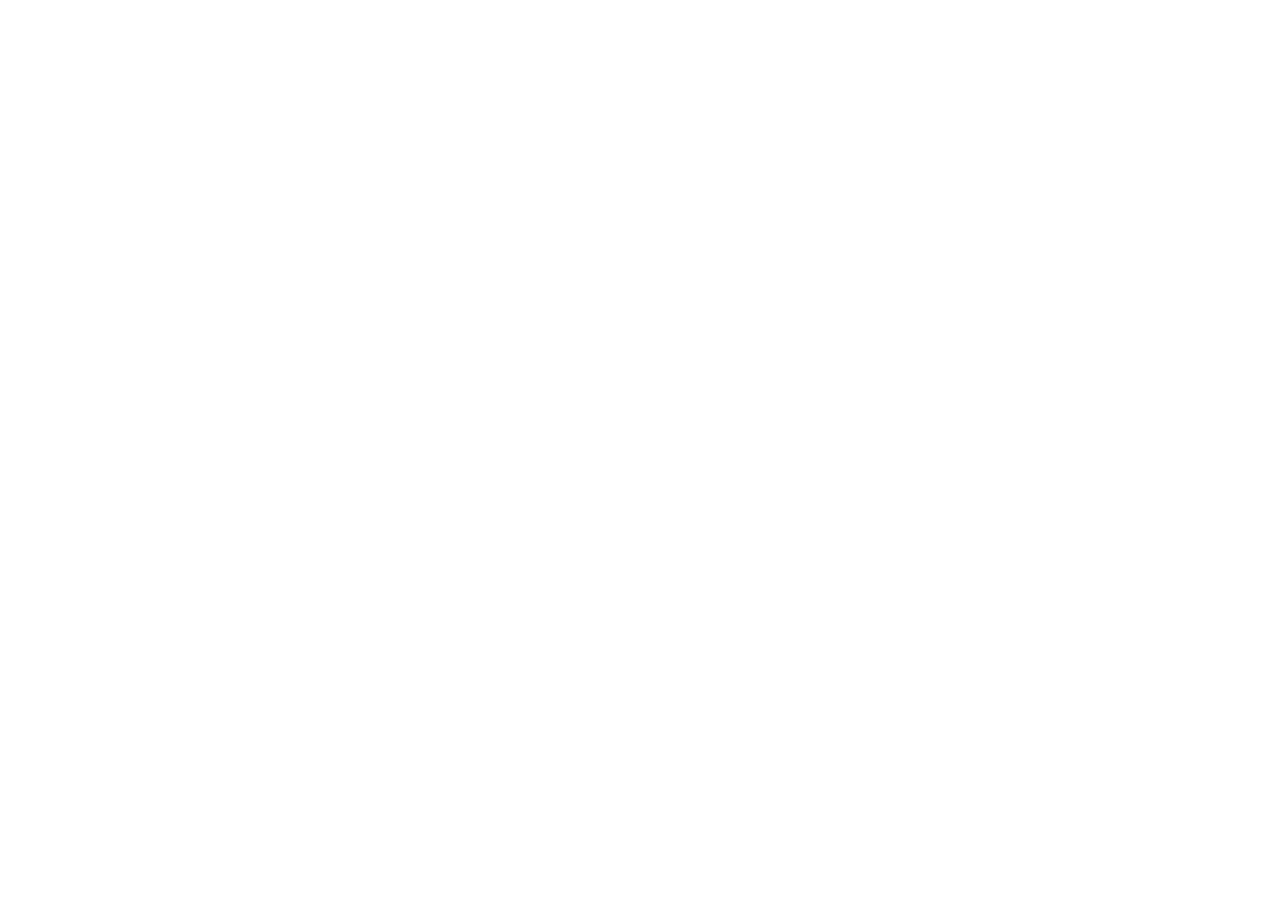
==== src/index.html @ 0cd3c47e "feat: initial project setup with basic folder structure, basic HTML boilerplate with stylesheet link" ====
<!DOCTYPE html>
<html lang="en">
  <head>
    <meta charset="UTF-8" />
    <meta name="viewport" content="width=device-width, initial-scale=1.0" />
    <title>Dasmoto's Arts & Crafts</title>
    <link rel="stylesheet" href="./styles/main.css" />
  </head>
  <body></body>
</html>
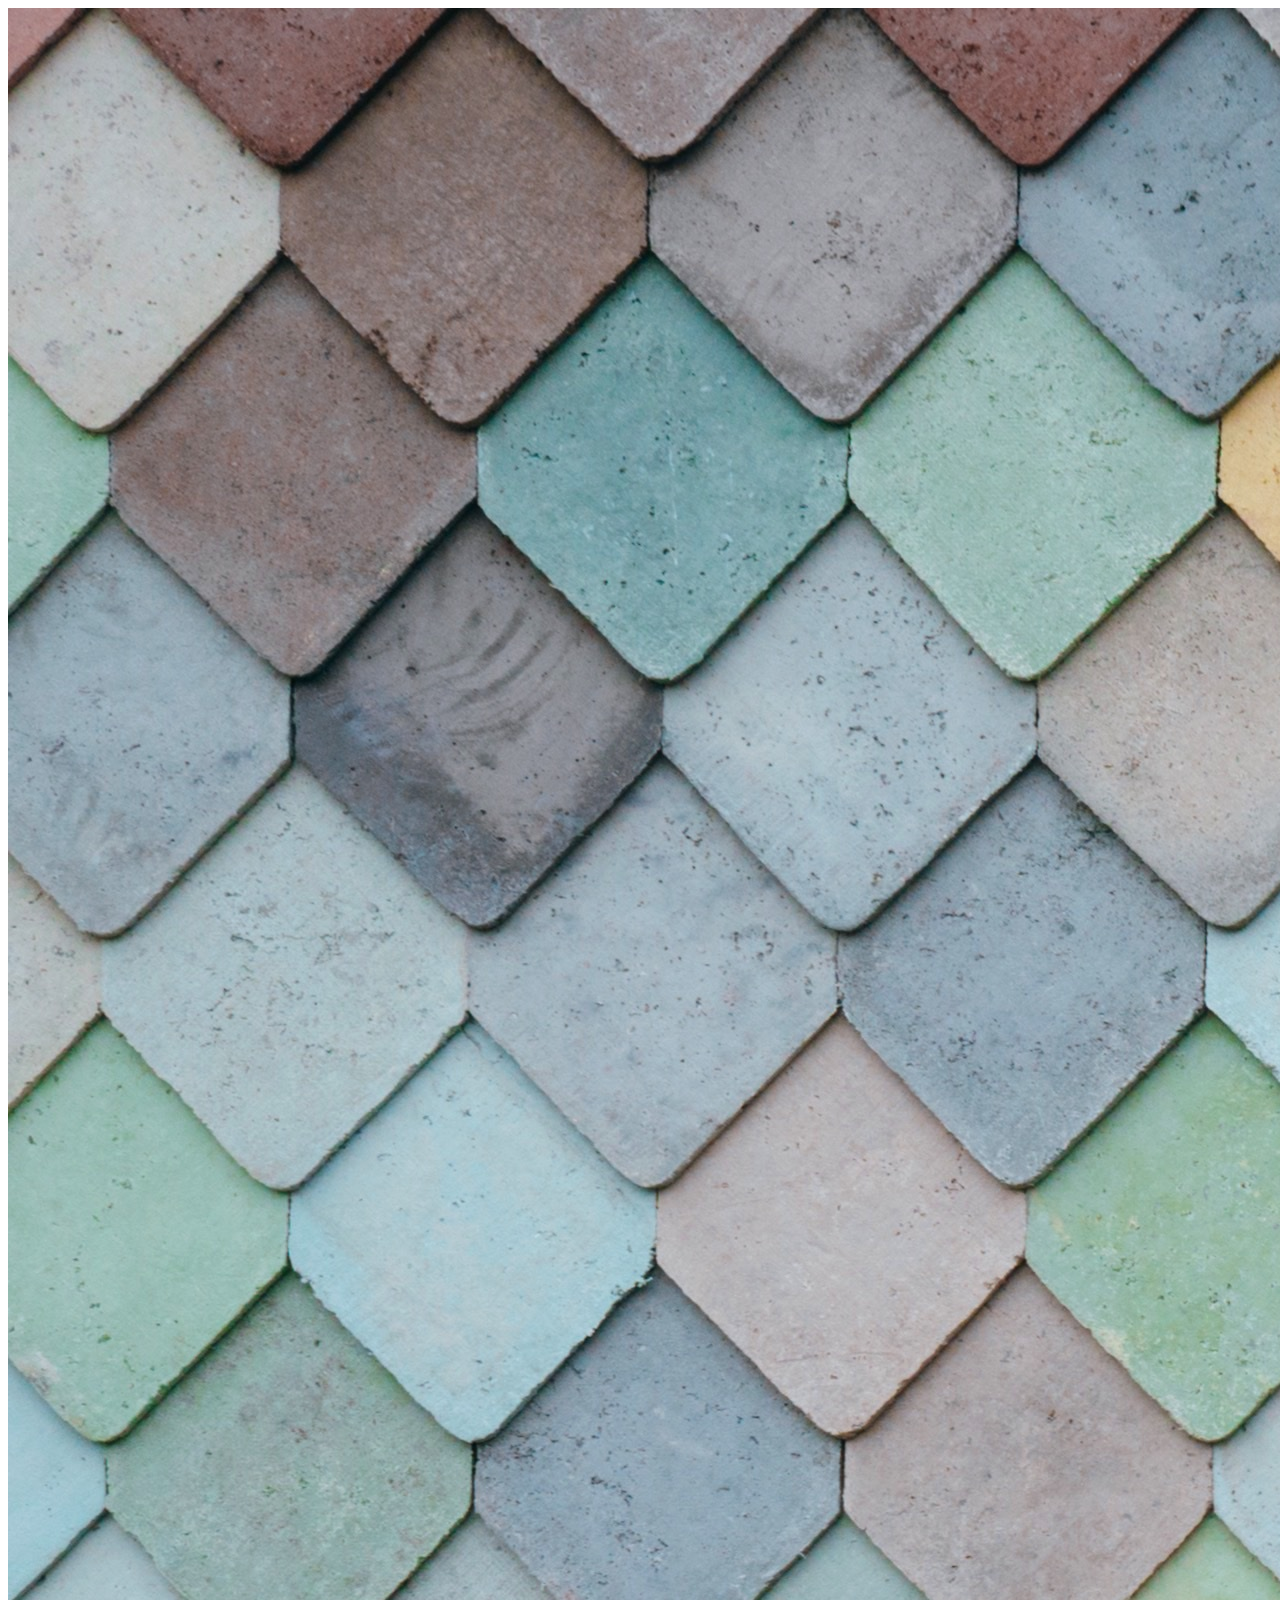
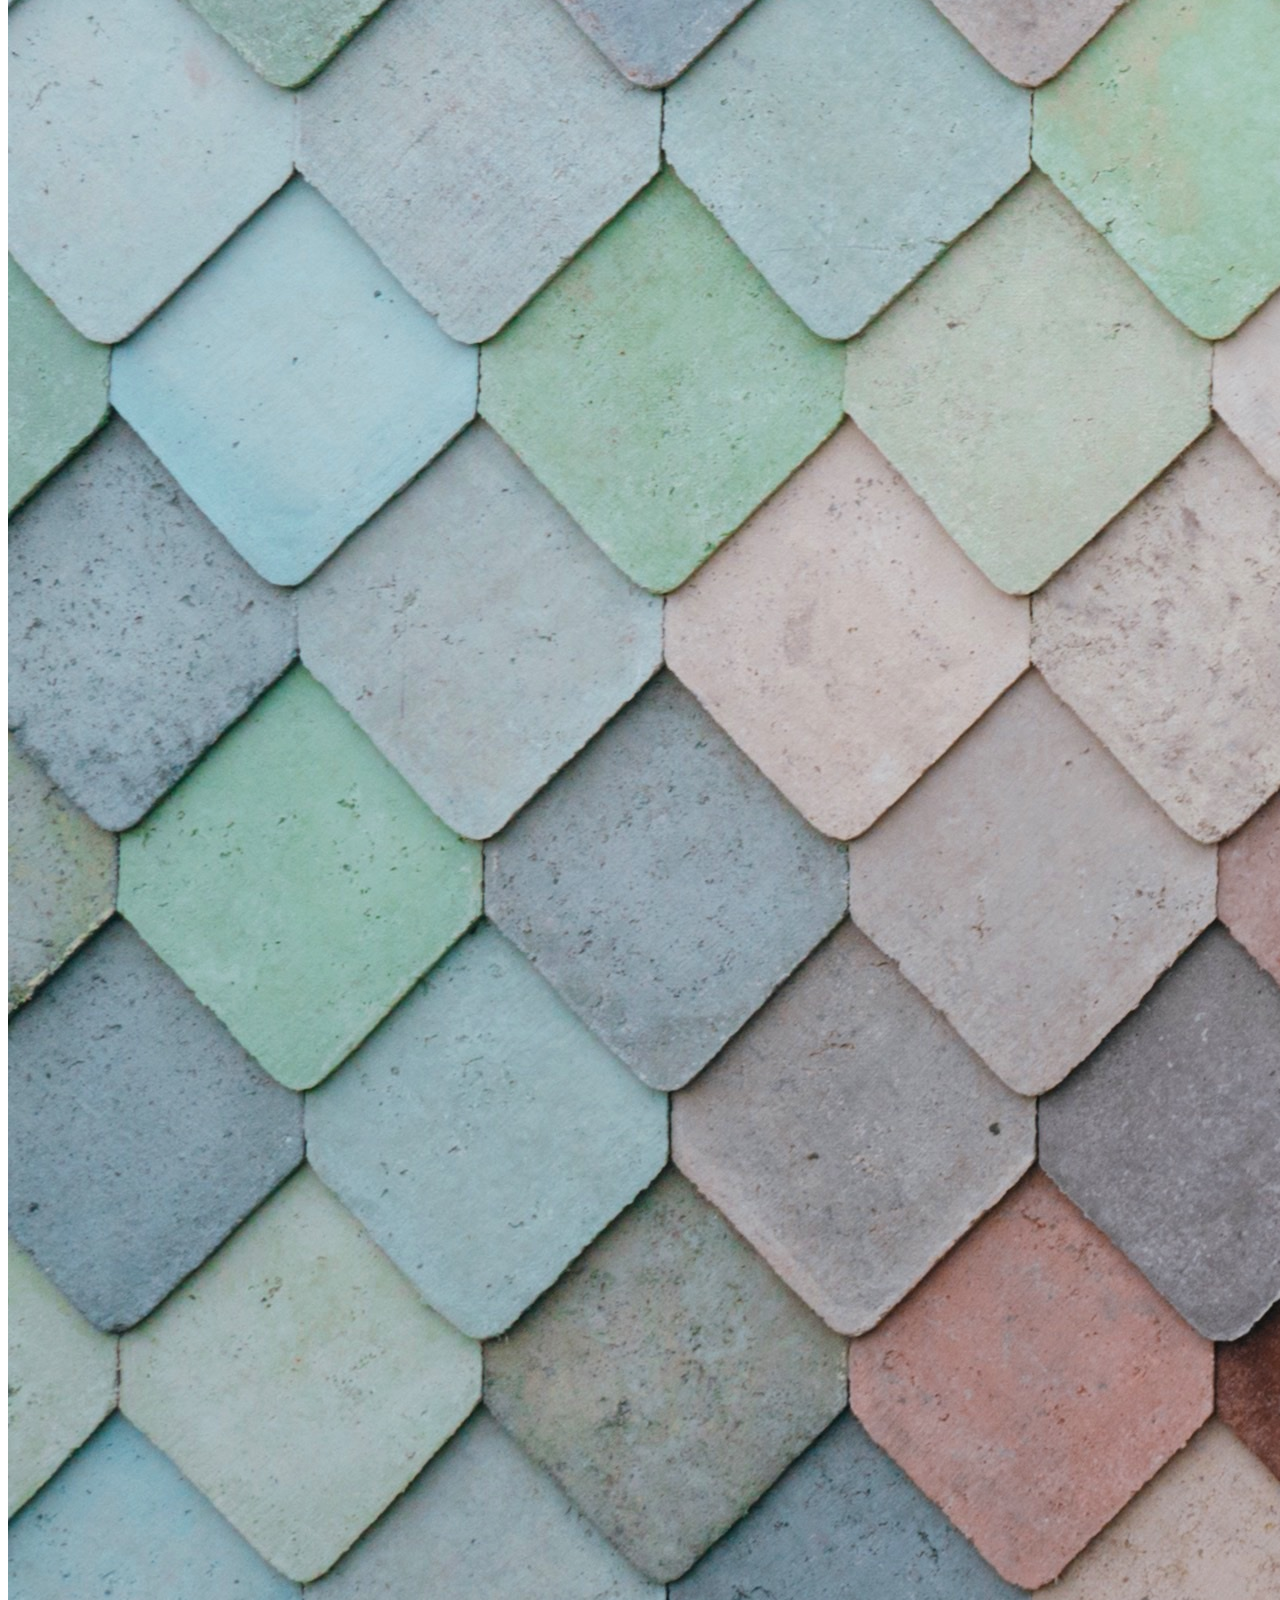
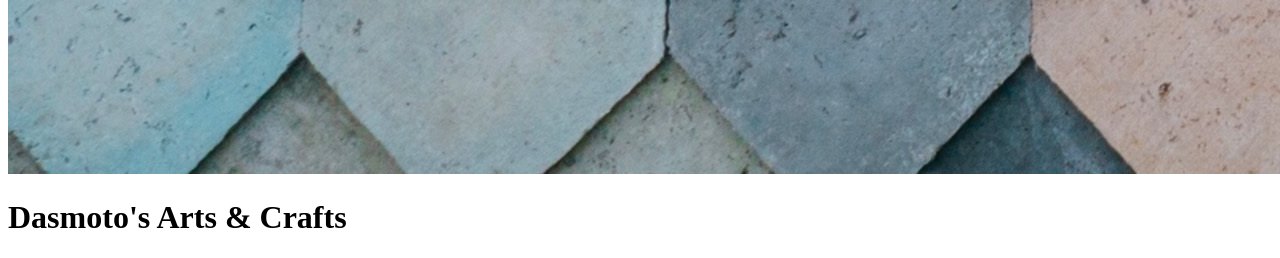
==== commit 9c366f2c: "feat: add header section" ====
--- a/src/index.html
+++ b/src/index.html
@@ -6,5 +6,13 @@
     <title>Dasmoto's Arts & Crafts</title>
     <link rel="stylesheet" href="./styles/main.css" />
   </head>
-  <body></body>
+  <body>
+    <heading>
+      <div class="title-img">
+        <img src="./assets/pattern.jpeg" alt="colorful pattern" />
+        <h1>Dasmoto's Arts & Crafts</h1>
+      </div>
+    </heading>
+    <main></main>
+  </body>
 </html>
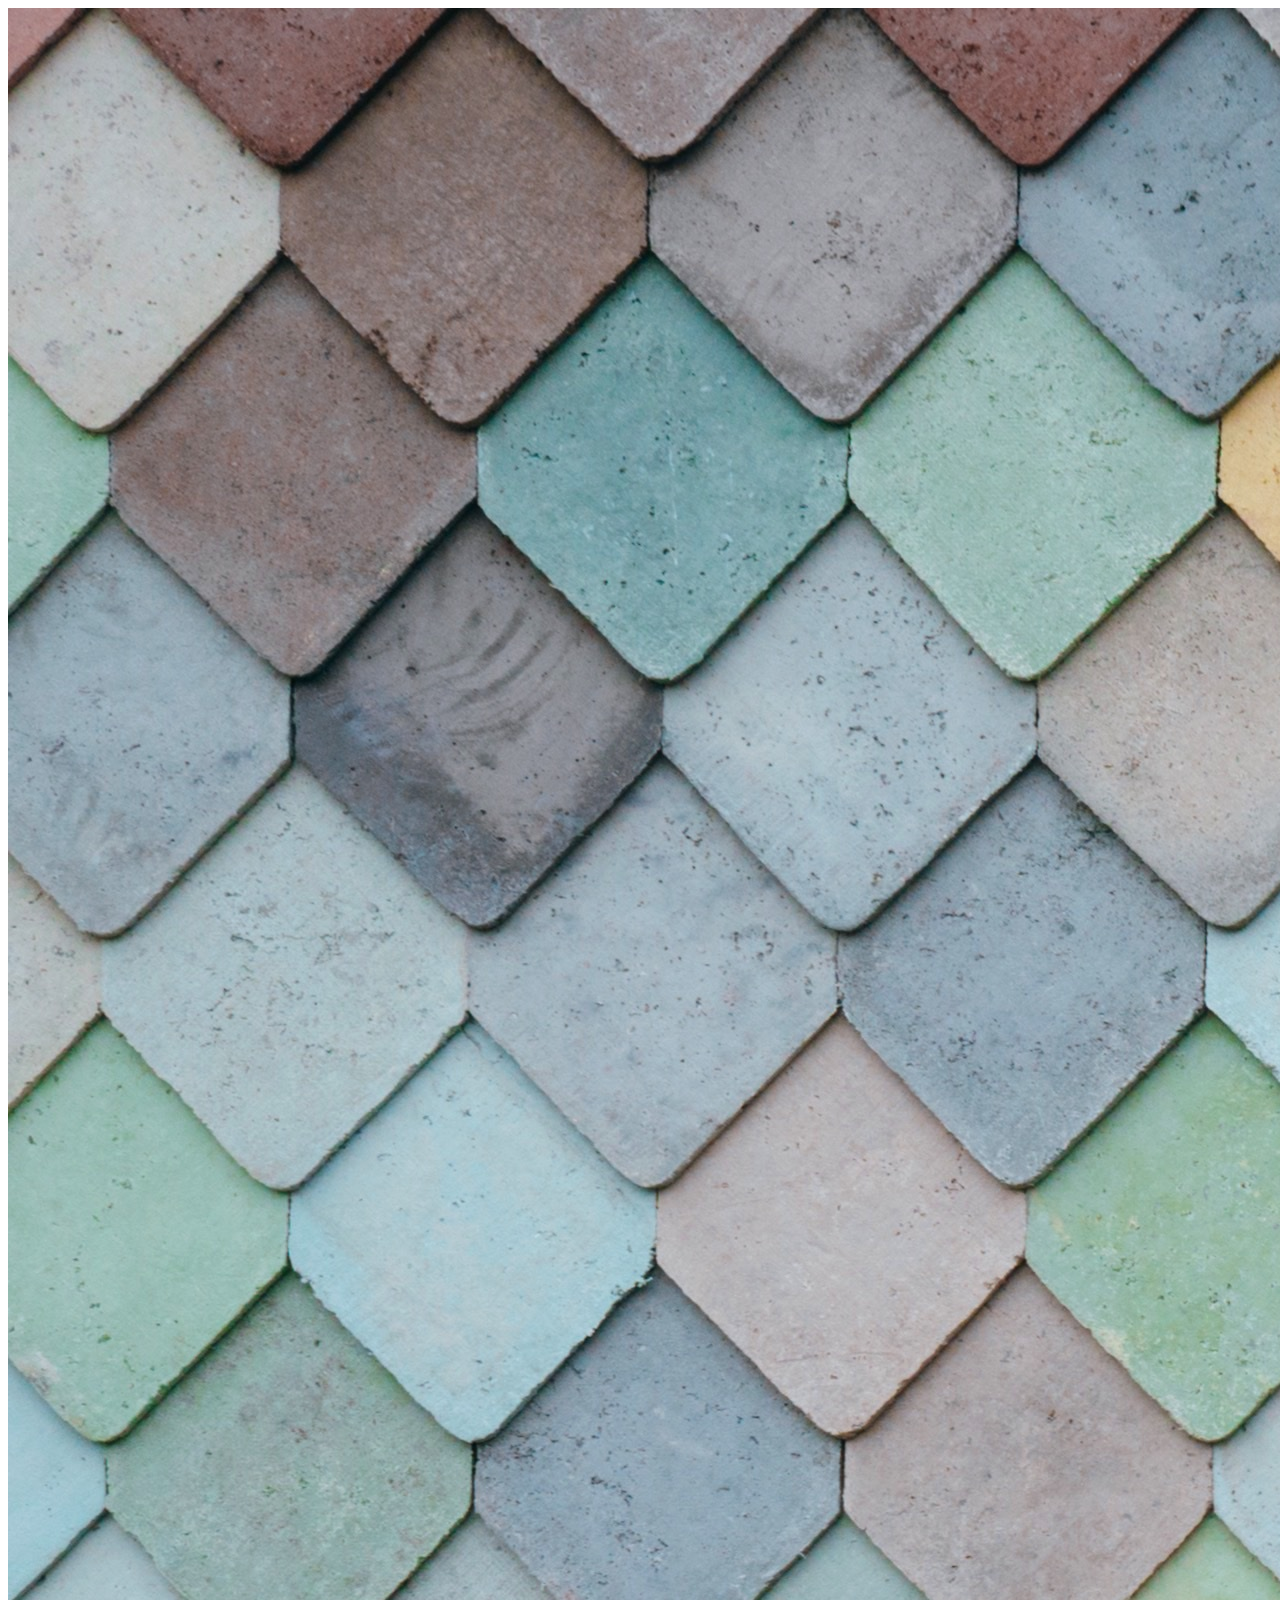
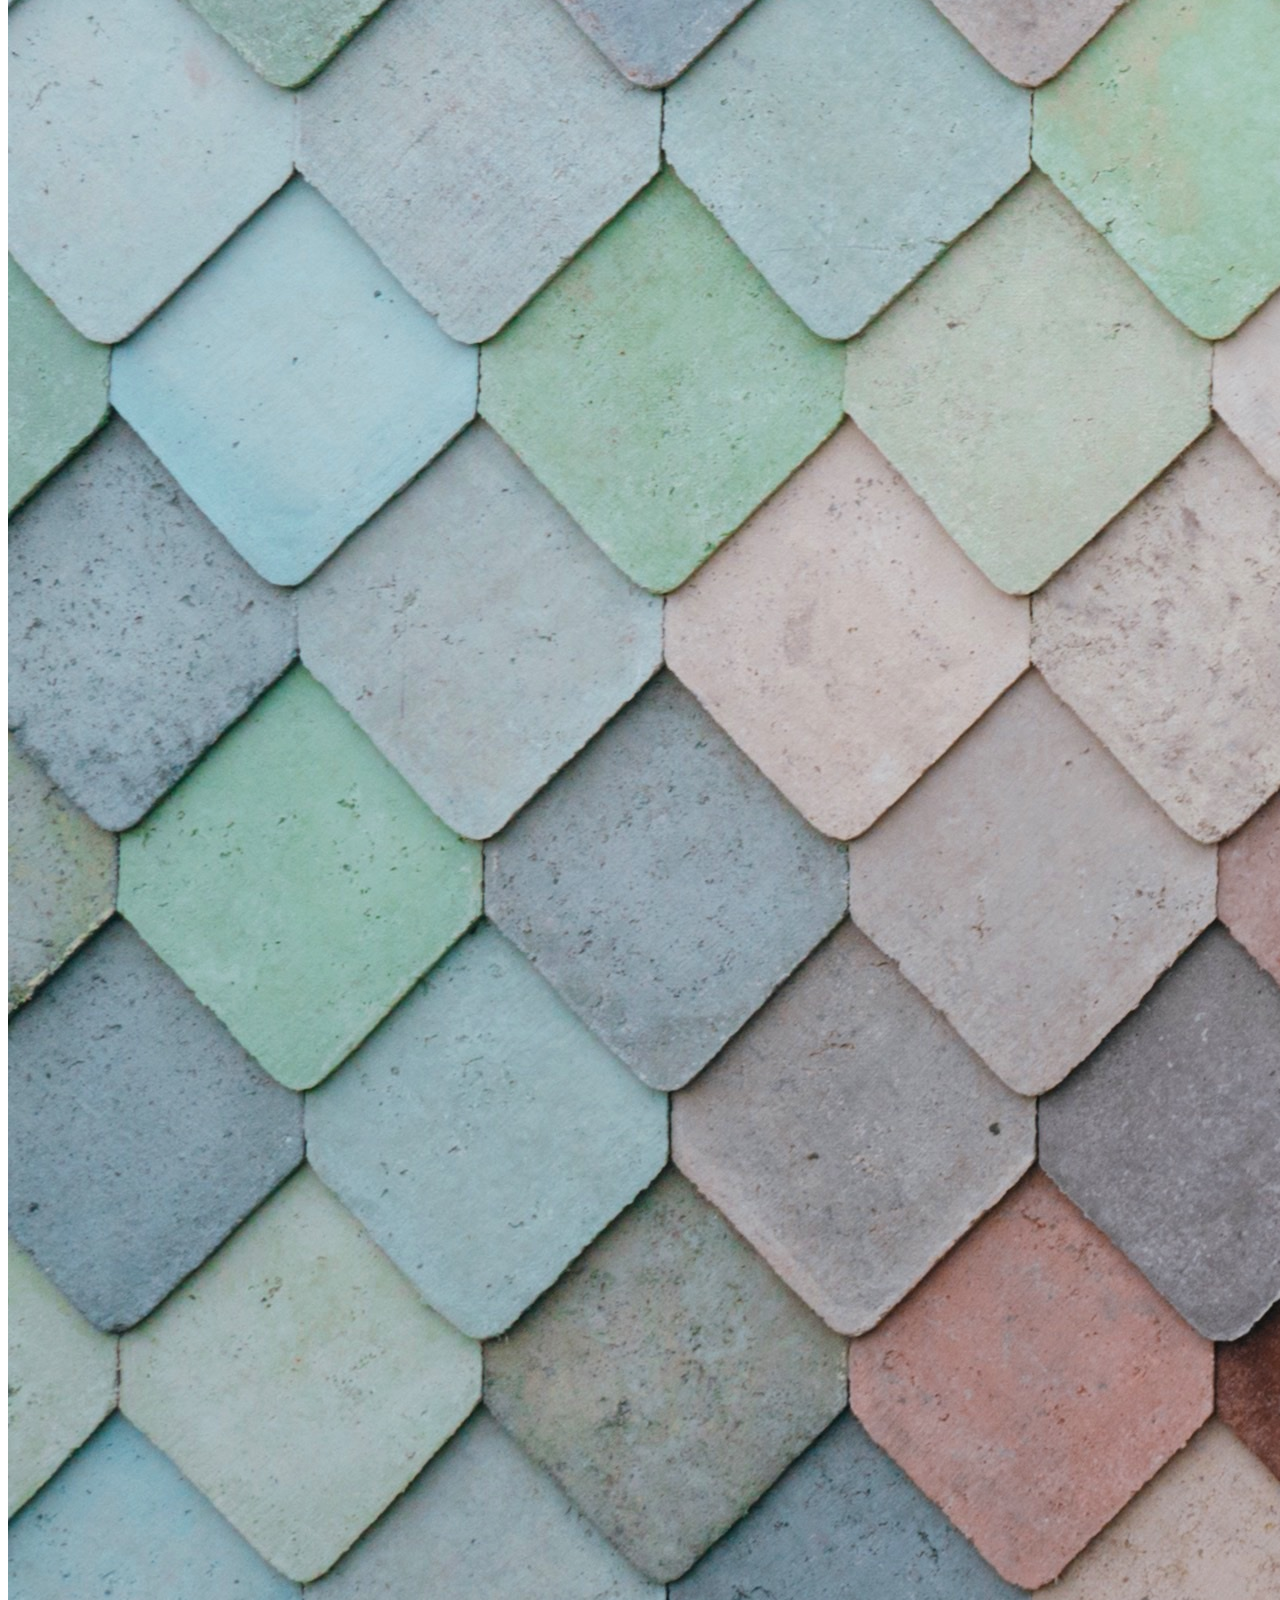
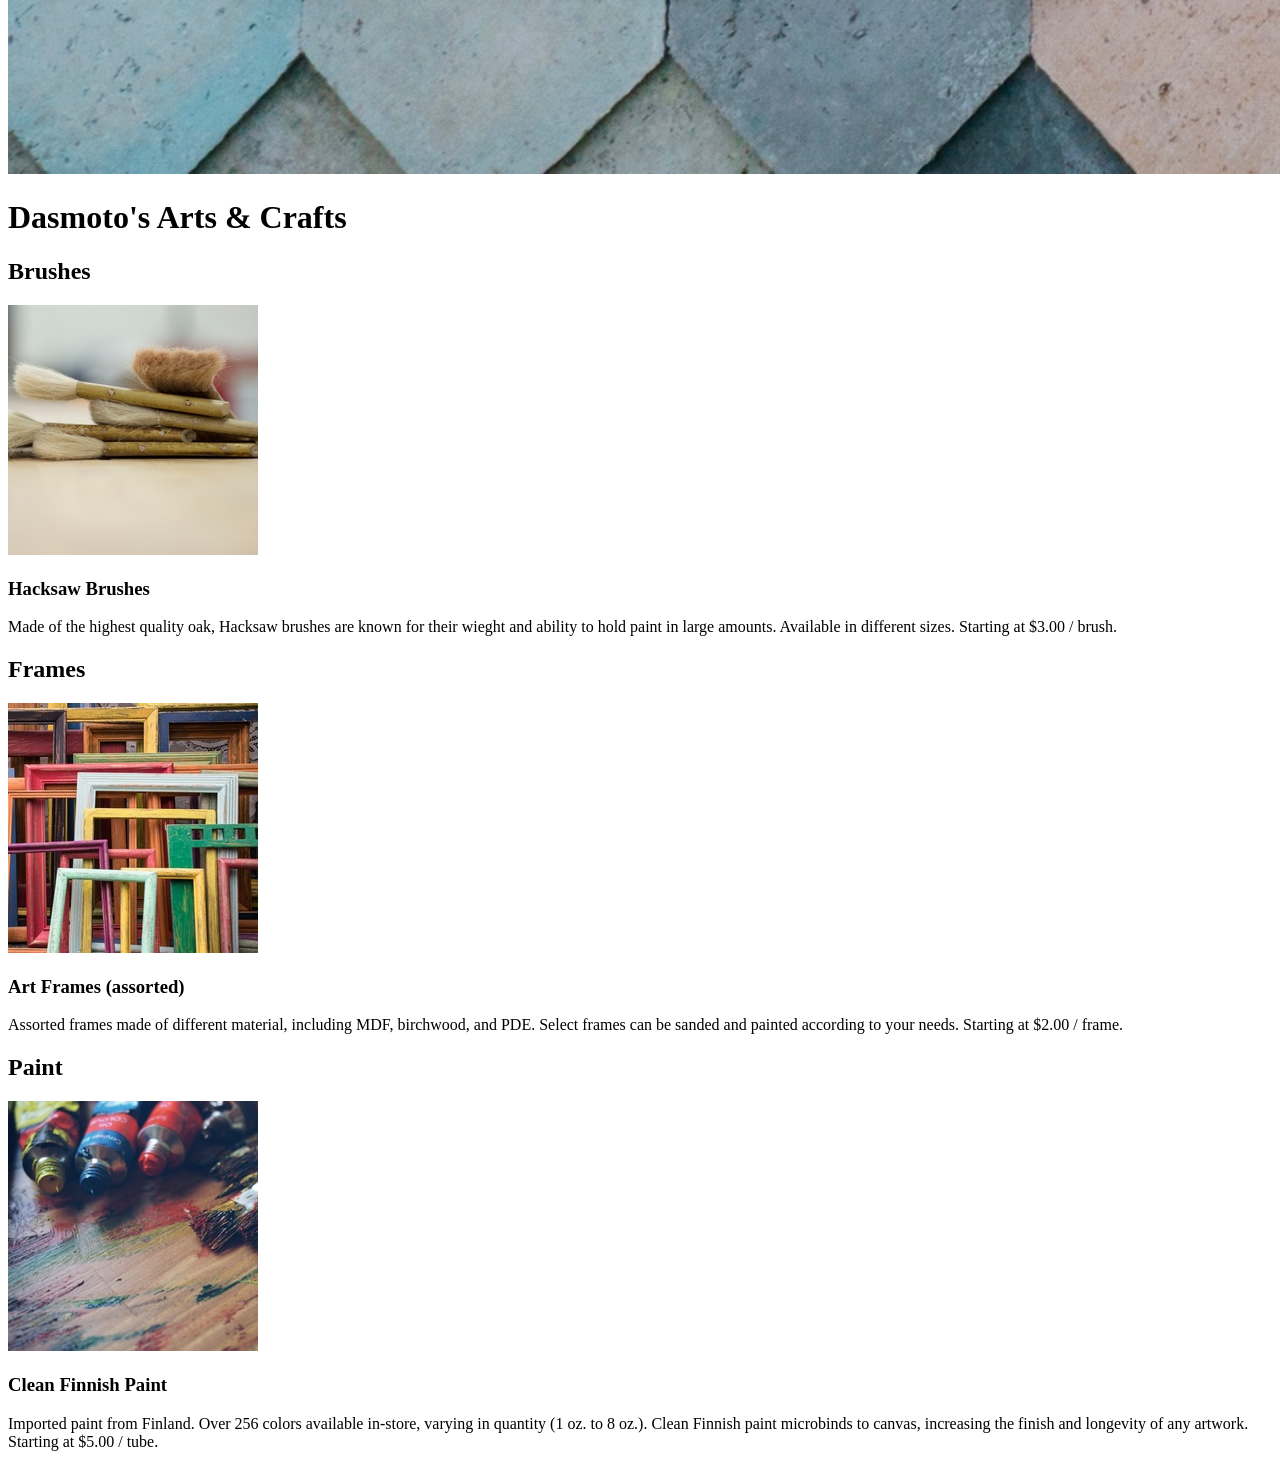
==== commit 376556a3: "feat: add main content section" ====
--- a/src/index.html
+++ b/src/index.html
@@ -13,6 +13,38 @@
         <h1>Dasmoto's Arts & Crafts</h1>
       </div>
     </heading>
-    <main></main>
+    <main>
+      <section class="brushes">
+        <h2>Brushes</h2>
+        <img src="./assets/hacksaw.jpeg" alt="paint brushes" />
+        <h3>Hacksaw Brushes</h3>
+        <p>
+          Made of the highest quality oak, Hacksaw brushes are known for their
+          wieght and ability to hold paint in large amounts. Available in
+          different sizes. <span class="price">Starting at $3.00 / brush.</span>
+        </p>
+      </section>
+      <section class="frames">
+        <h2>Frames</h2>
+        <img src="./assets/frames.jpeg" alt="stacked painting frames" />
+        <h3>Art Frames (assorted)</h3>
+        <p>
+          Assorted frames made of different material, including MDF, birchwood,
+          and PDE. Select frames can be sanded and painted according to your
+          needs. <span class="price">Starting at $2.00 / frame.</span>
+        </p>
+      </section>
+      <section class="paint">
+        <h2>Paint</h2>
+        <img src="./assets/finnish.jpeg" alt="tubes of paint" />
+        <h3>Clean Finnish Paint</h3>
+        <p>
+          Imported paint from Finland. Over 256 colors available in-store,
+          varying in quantity (1 oz. to 8 oz.). Clean Finnish paint microbinds
+          to canvas, increasing the finish and longevity of any artwork.
+          <span class="price">Starting at $5.00 / tube.</span>
+        </p>
+      </section>
+    </main>
   </body>
 </html>
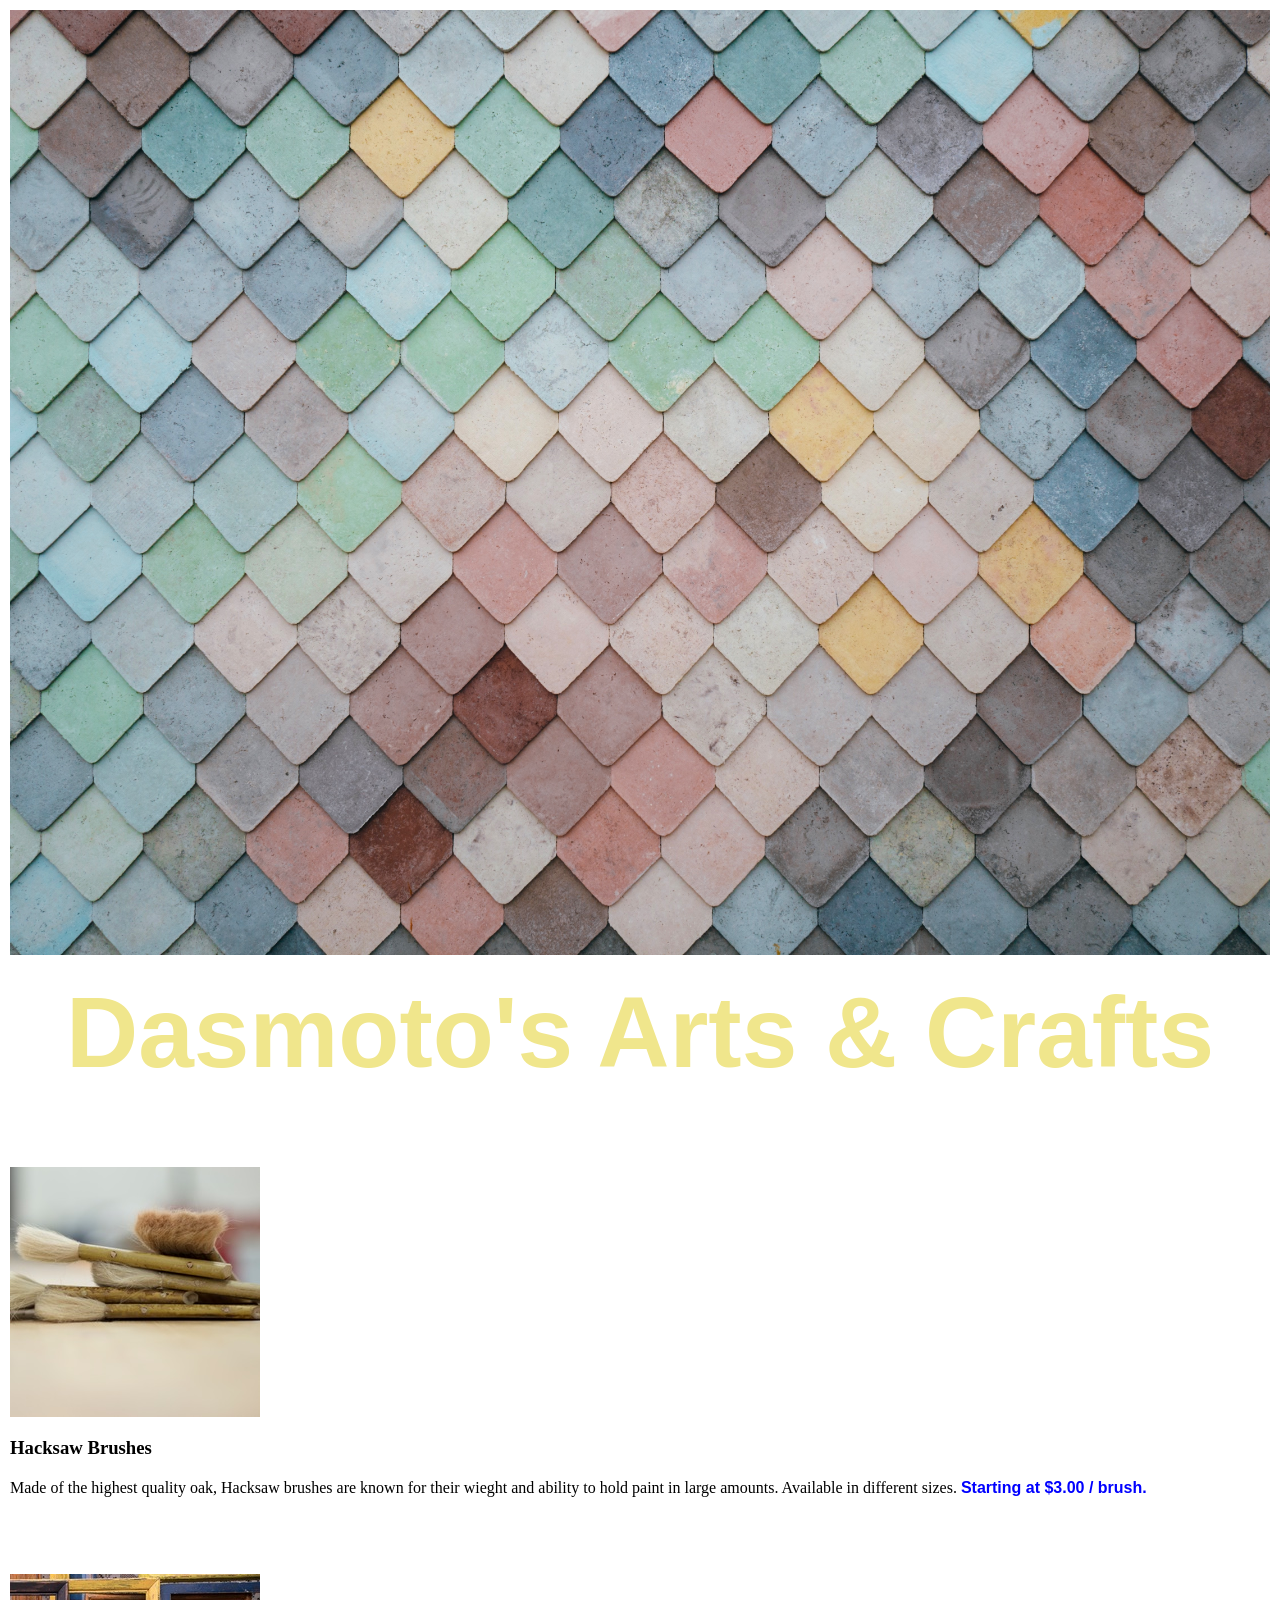
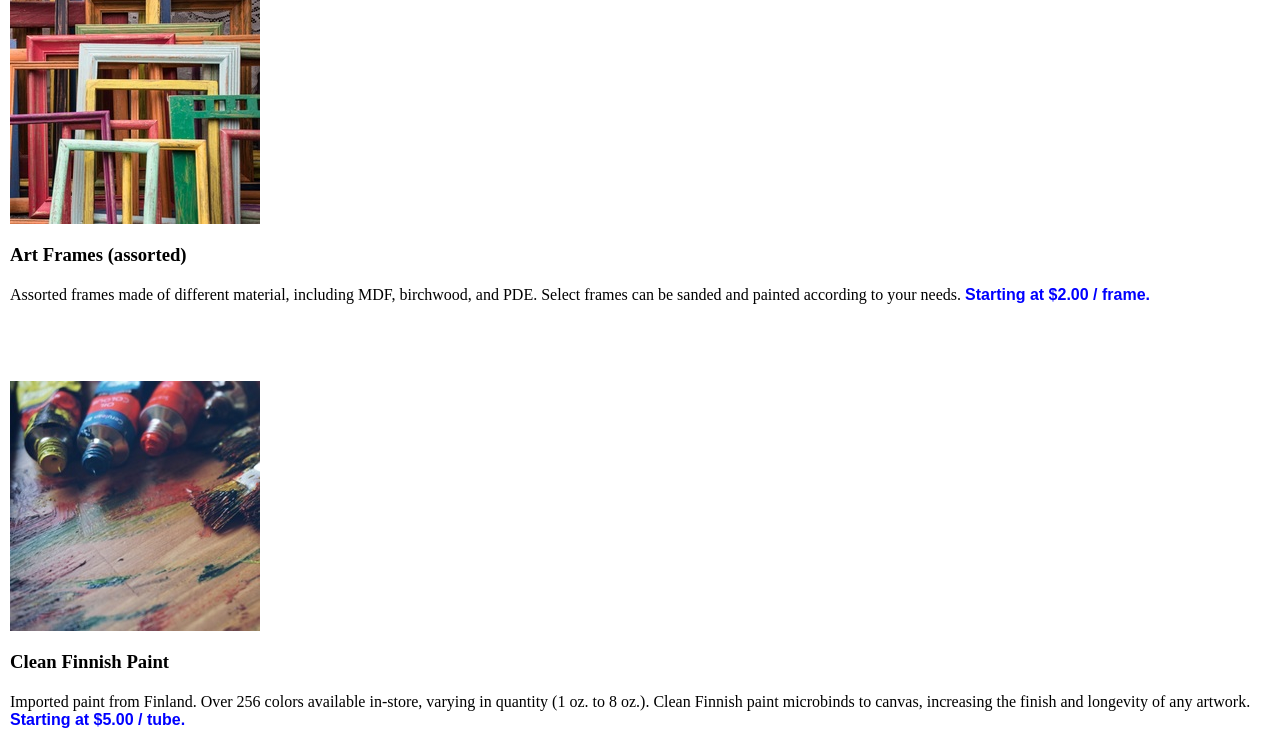
==== commit 1db9fde4: "feat: add H2 ids for background colors" ====
--- a/src/index.html
+++ b/src/index.html
@@ -15,7 +15,7 @@
     </heading>
     <main>
       <section class="brushes">
-        <h2>Brushes</h2>
+        <h2 id="brushes">Brushes</h2>
         <img src="./assets/hacksaw.jpeg" alt="paint brushes" />
         <h3>Hacksaw Brushes</h3>
         <p>
@@ -25,7 +25,7 @@
         </p>
       </section>
       <section class="frames">
-        <h2>Frames</h2>
+        <h2 id="frames">Frames</h2>
         <img src="./assets/frames.jpeg" alt="stacked painting frames" />
         <h3>Art Frames (assorted)</h3>
         <p>
@@ -35,7 +35,7 @@
         </p>
       </section>
       <section class="paint">
-        <h2>Paint</h2>
+        <h2 id="paint">Paint</h2>
         <img src="./assets/finnish.jpeg" alt="tubes of paint" />
         <h3>Clean Finnish Paint</h3>
         <p>
--- a/src/styles/main.css
+++ b/src/styles/main.css
@@ -0,0 +1,45 @@
+* {
+  margin: 0;
+  padding: 0;
+  box-sizing: border-box;
+}
+
+html,
+body {
+  height: 100%;
+}
+
+img {
+  max-width: 100%;
+  display: block;
+  margin-bottom: 20px;
+}
+
+body {
+  padding: 10px;
+}
+
+h1 {
+  font-family: Helvetica, sans-serif;
+  font-size: 100px;
+  font-weight: bold;
+  color: khaki;
+  text-align: center;
+}
+
+h2 {
+  font-family: Helvetica, sans-serif;
+  font-size: 32px;
+  font-weight: bold;
+  color: white;
+  margin: 20px 0;
+}
+
+h3 {
+  margin-bottom: 20px;
+}
+.price {
+  font-family: Helvetica, sans-serif;
+  font-weight: bold;
+  color: blue;
+}
